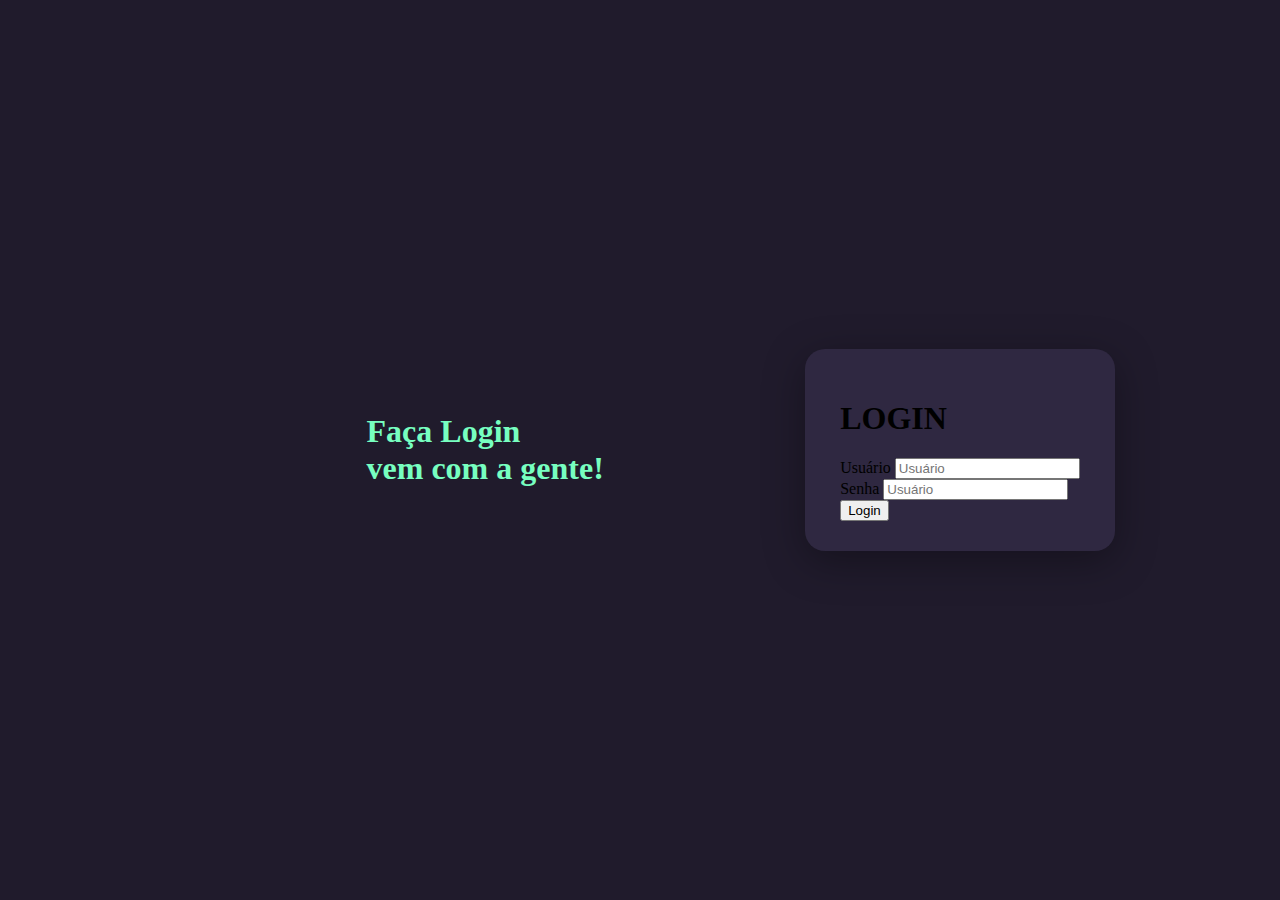
==== index.html @ 9669cef7 "second commit" ====
<!DOCTYPE html>
<html lang="en">
<head>
  <meta charset="UTF-8">
  <meta http-equiv="X-UA-Compatible" content="IE=edge">
  <meta name="viewport" content="width=device-width, initial-scale=1.0">
  <link rel="stylesheet" href="style.css">
  <title>Login</title>
</head>
<body>
  <div class="main-login">
    <div class="left-login">
      <h1>Faça Login <br> vem com a gente!</h1> 
    </div>
    <div class="right-login"></div>
      <div class="card-login">
        <h1>LOGIN</h1>
        <div class="textfield">
          <label for="usuario">Usuário</label>
          <input type="text" nome='usuario' placeholder="Usuário">
        <div class="textfield">
          <label for="senha">Senha</label>
      <input type="password" name='senha' placeholder="Usuário" >
        </div>
        <button class="btn-login">Login</button>
        </div>
      </div>
  </div>
</body>
</html>
---- style.css ----
body {
  margin: 0;
}

.main-login {
  width: 100vw;
  height: 100vh;
  background-color: #201b2c;
  display: flex;
  justify-content: center;
  align-items: center;
}

.left-login {
  width: 50vw;
  height: 100vh;
  display: flex;
  justify-content: center;
  align-items: center;
  flex-direction: column;
}

.left-login > h1 {
  color: #77ffc0;
}

.hight-login {
  width: 50vw;
  height: 100vh;
  display: flex;
  justify-content: center;
  align-items: center;
}

.card-login {
  justify-content: center;
  align-items: center;
  flex-direction: column;
  padding: 30px 35px;
  background-color: #2f2841;
  border-radius: 20px;
  box-shadow: 0px 10px 40px #00000056; 
}
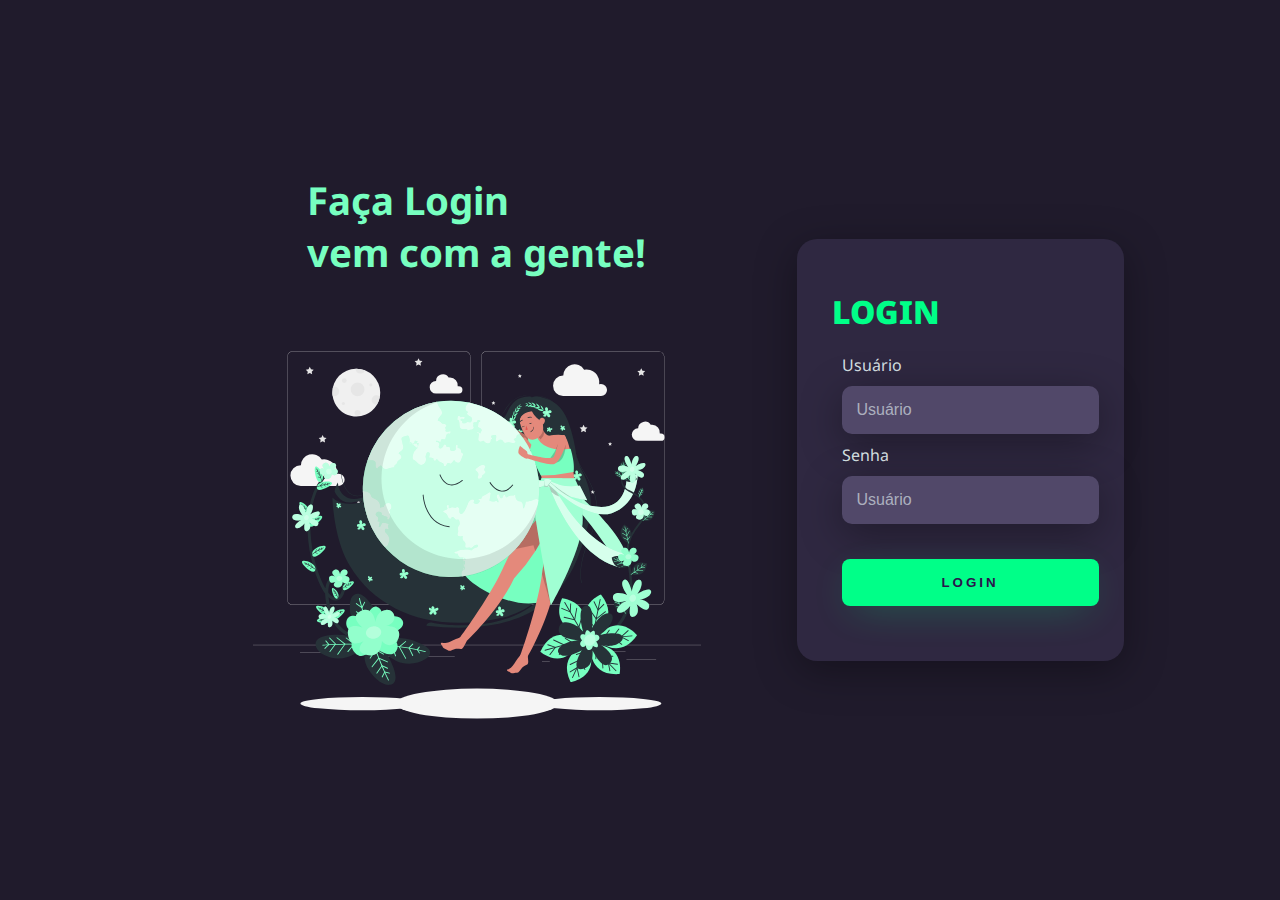
==== commit 70f9fabb: "atualização do projeto" ====
--- a/index.html
+++ b/index.html
@@ -8,23 +8,35 @@
   <title>Login</title>
 </head>
 <body>
+
   <div class="main-login">
+
     <div class="left-login">
       <h1>Faça Login <br> vem com a gente!</h1> 
+      <img src="arv.svg" alt="natureza" class="left-login-img">
     </div>
-    <div class="right-login"></div>
+
+    <div class="right-login">
       <div class="card-login">
         <h1>LOGIN</h1>
+    
+
         <div class="textfield">
-          <label for="usuario">Usuário</label>
-          <input type="text" nome='usuario' placeholder="Usuário">
+            <label for="usuario">Usuário</label>
+            <input type="text" nome='usuario' placeholder="Usuário">
+        </div>
+
         <div class="textfield">
-          <label for="senha">Senha</label>
-      <input type="password" name='senha' placeholder="Usuário" >
+            <label for="senha">Senha</label>
+            <input type="password" name='senha' placeholder="Usuário" > 
+            
         </div>
-        <button class="btn-login">Login</button>
-        </div>
+          <button class="btn-login">Login</button>
+
       </div>
+    </div>
+
   </div>
+
 </body>
 </html>--- a/style.css
+++ b/style.css
@@ -1,5 +1,8 @@
+@import url('https://fonts.googleapis.com/css2?family=Noto+Sans:ital@1&display=swap');
+
 body {
   margin: 0;
+  font-family: 'noto sans';
 }
 
 .main-login {
@@ -22,6 +25,7 @@
 
 .left-login > h1 {
   color: #77ffc0;
+  font-size: 3vw;
 }
 
 .hight-login {
@@ -40,4 +44,61 @@
   background-color: #2f2841;
   border-radius: 20px;
   box-shadow: 0px 10px 40px #00000056; 
+}
+
+.card-login > h1 {
+  color: #00ff88;
+  font-weight: 880;
+}
+
+.left-login-img {
+  width: 35vw;
+}
+
+.textfield {
+  width: 100%;
+  display: flex;
+  flex-direction: column;
+  align-items: flex-start;
+  justify-content: center;
+  margin: 10px;
+}
+
+.textfield > input{
+  width: 100%;
+  border: none;
+  border-radius: 10px;
+  padding: 15px;
+  background-color: #514869;
+  color: #f0ffffde;
+  font-size: 12pt;
+  box-shadow: 0px 10px 40px #00000056; 
+  outline: none;
+  box-sizing: border-box;
+}
+
+.textfield > label {
+  color: #f0ffffde;
+  margin-bottom: 10px;
+}
+
+.textfield > input::placeholder {
+  color: #f0ffff94;
+}
+
+.btn-login {
+  width: 100%;
+  padding: 16px 0px;
+  margin: 25px;
+  border: none;
+  border-radius: 8px;
+  outline: none;
+  text-transform: uppercase;
+  font-weight: 800;
+  letter-spacing: 3px;
+  color: #2b134b;
+  background-color: #00ff88;
+  cursor: pointer;
+  box-shadow: 0px 10px 40px -12px #00ff8052;
+  margin-left: 10px;
 }